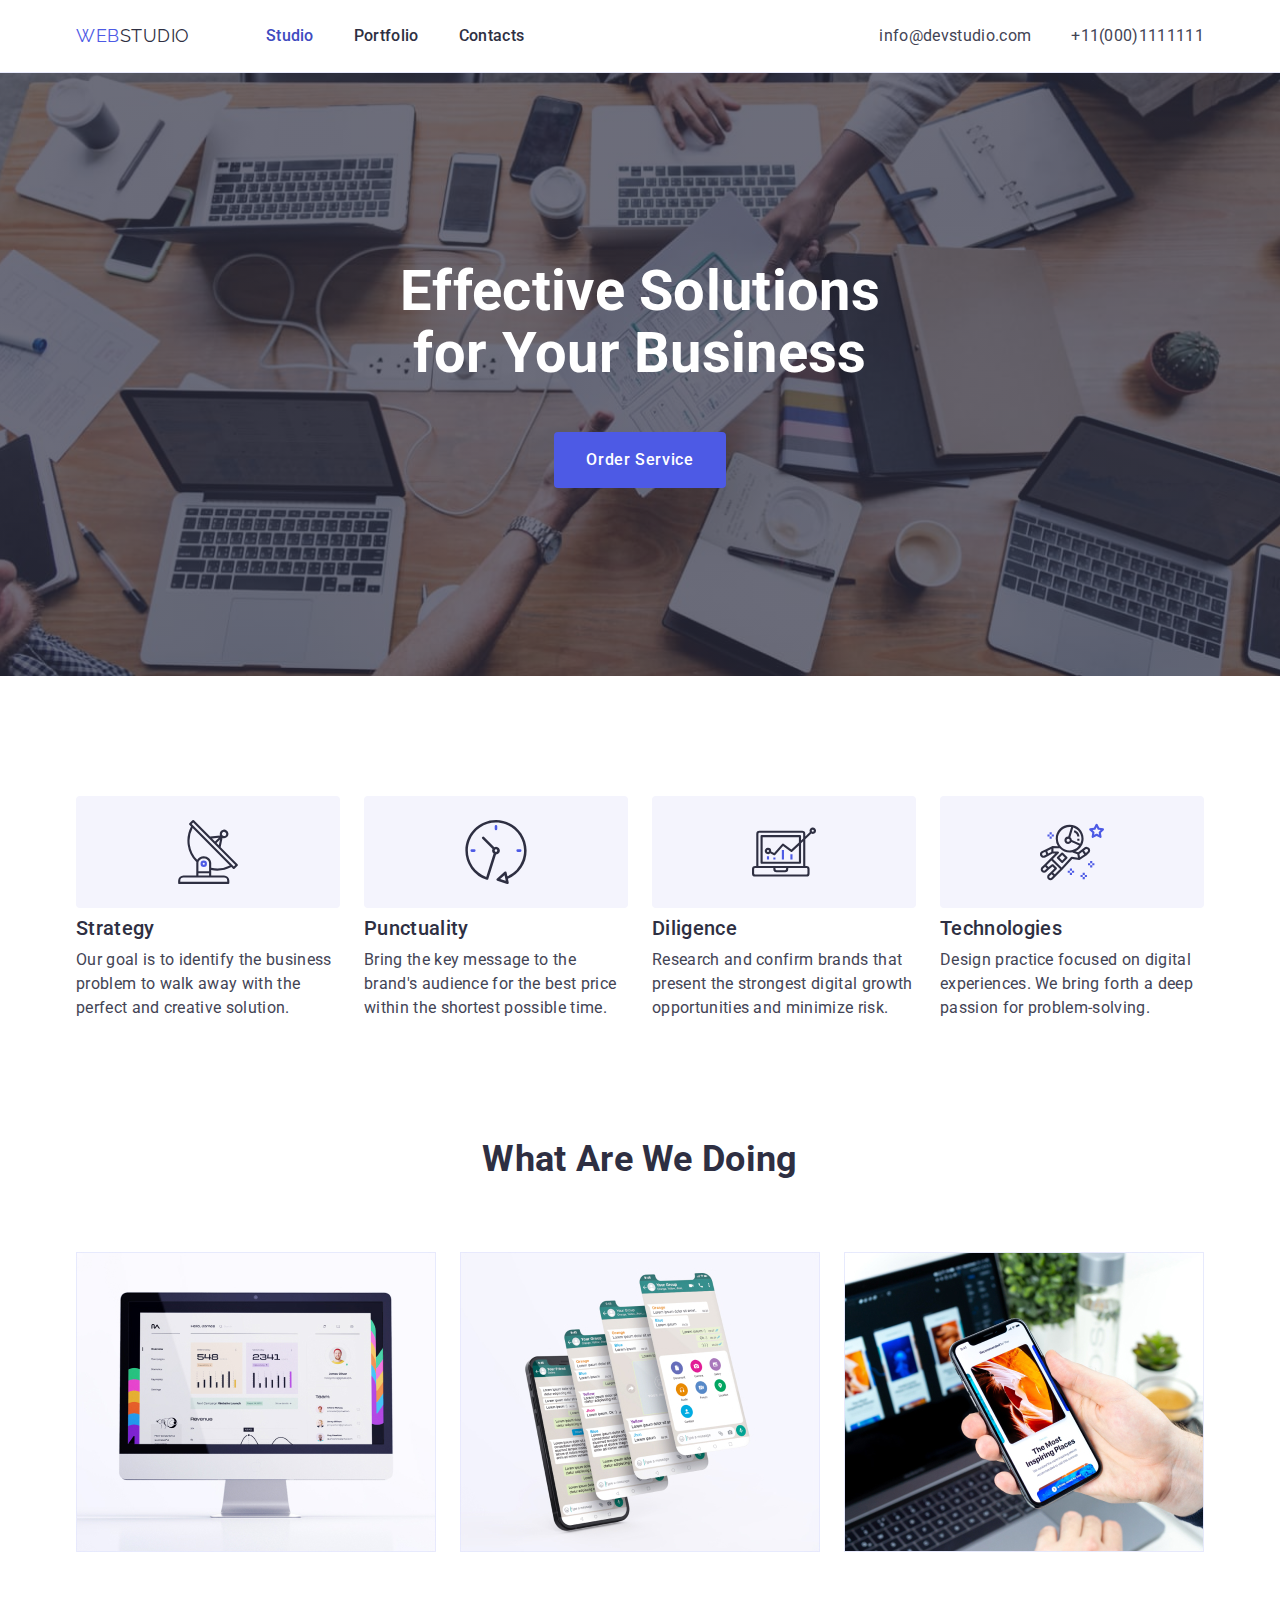
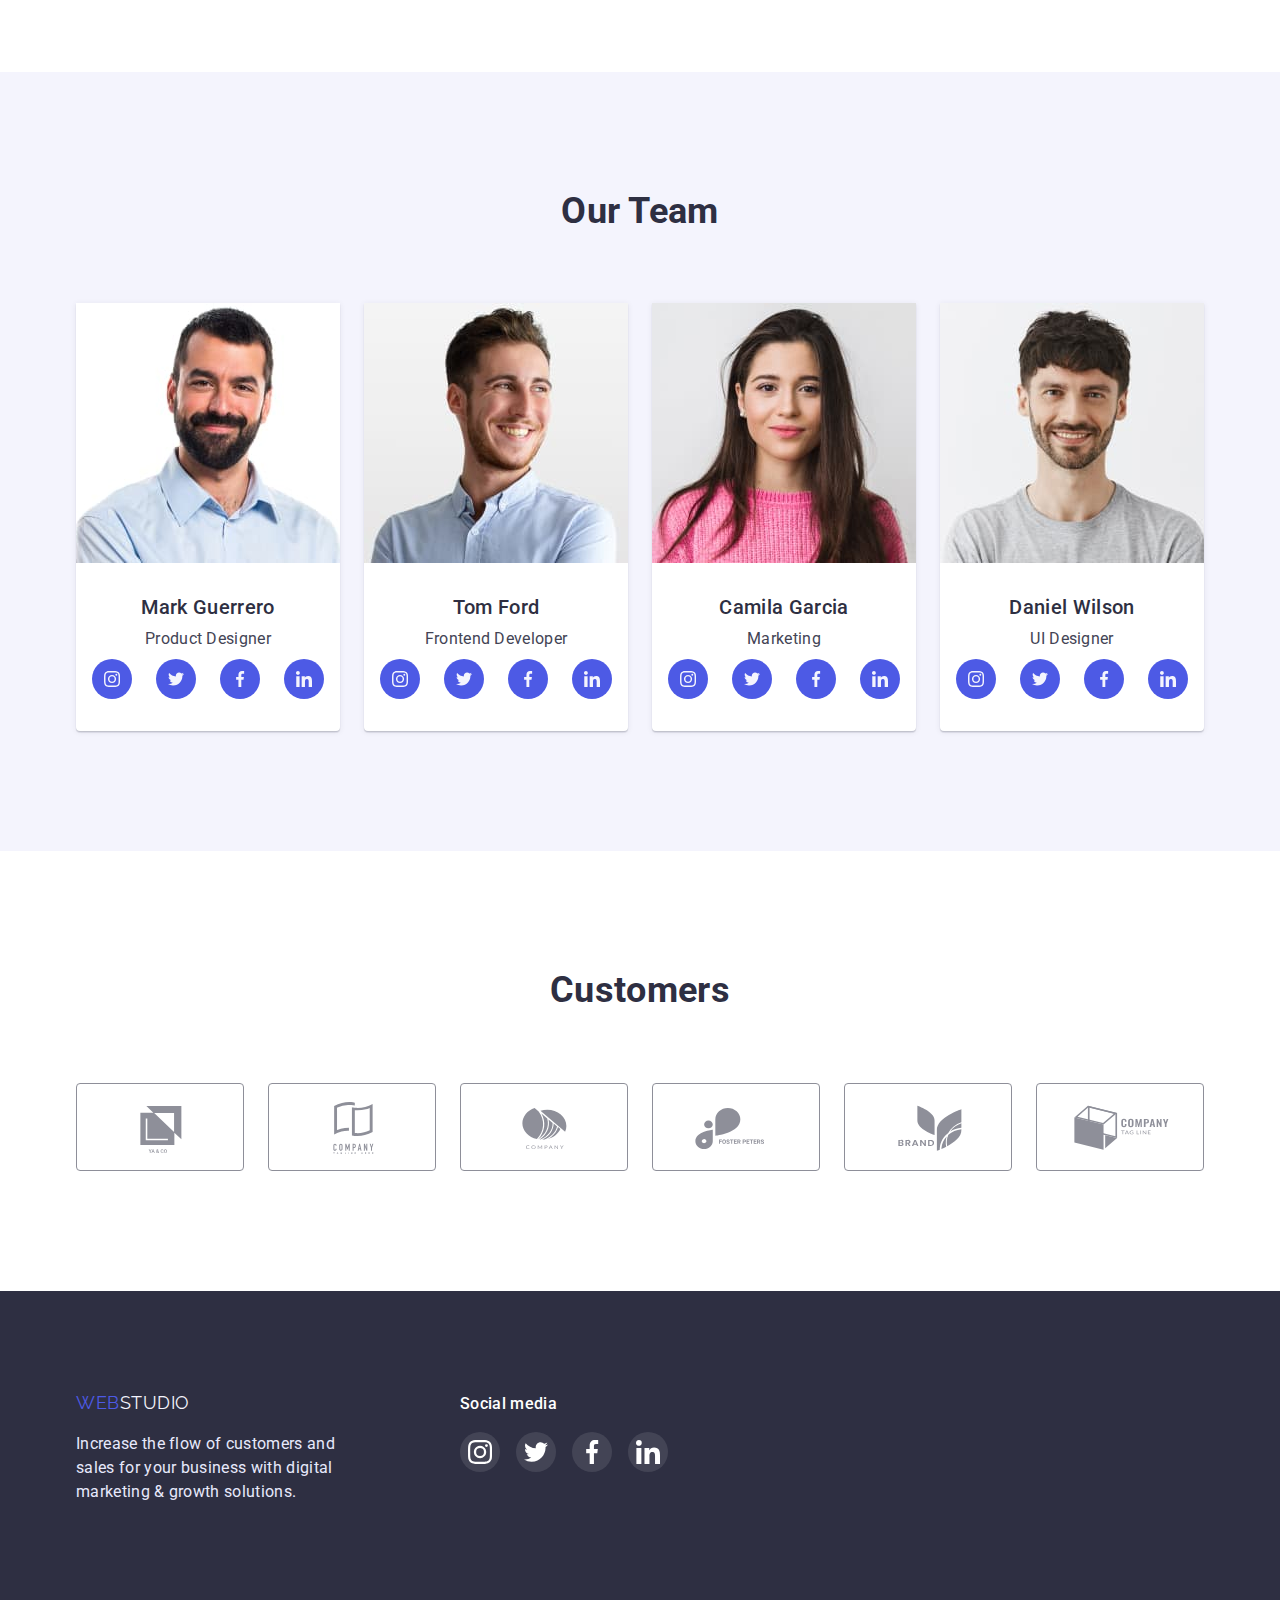
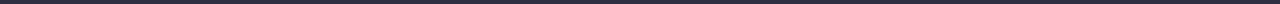
==== index.html @ 40dcd285 "Initial commit" ====
<!DOCTYPE html>
<html lang="en">

<head>
    <meta charset="UTF-8">
    <meta http-equiv="X-UA-Compatible" content="IE=edge">
    <meta name="viewport" content="width=, initial-scale=1.0">
    <title>Studio</title>
    <link rel="preconnect" href="https://fonts.googleapis.com">
    <link rel="preconnect" href="https://fonts.gstatic.com" crossorigin>
    <link
        href="https://fonts.googleapis.com/css2?family=Raleway:wght@800&family=Roboto:wght@400;500;700;900&display=swap"
        rel="stylesheet">
    <link rel="stylesheet"
        href="https://cdnjs.cloudflare.com/ajax/libs/modern-normalize/1.1.0/modern-normalize.min.css" />
    <link rel="stylesheet" href="./css/styles.css">
</head>

<body>
    <!-- Site header -->
    <header class="header">
        <div class="container header-container">
            <nav class="header-navigation">
                <a href="./index.html" class="logo">WEB<span class="logo-studio">STUDIO</span></a>
                <ul class="site-nav header-list">
                    <li><a href="./index.html" class="link current">Studio</a></li>
                    <li><a href="./portfolio.html" class="link">Portfolio</a></li>
                    <li><a href="./index.html" class="link">Contacts</a></li>
                </ul>
            </nav>

            <address class="address">
                <ul class="auth-nav">

                    <li><a href="mailto:info@devstudio.com" class="link">info@devstudio.com</a>
                    </li>
                    <li><a href="tel:+11(000)1111111" class="link">+11(000)1111111</a> </li>


                </ul>
            </address>
        </div>

    </header>
    <!-- Main content -->
    <main>

        <section class="hero">
            <div class="container hero-container">
                <h1 class="hero-title">Effective Solutions
                    for Your Business</h1>
                <button type="button" class="button main-button">Order Service</button>
            </div>
        </section>

        <section class="section">
            <div class="container">
                <h2 class="visually-hidden"> Our advantages</h2>
                <ul class="section-advantages">
                    <li class="advantages-item">
                        <div class="advantages-icon">
                            <svg class="antenna-icon" width="64" height="64">
                                <use href="./images/icons.svg#icon-antenna-1-1"></use>
                            </svg>
                        </div>
                        <h3 class="section-subtitle">Strategy</h3>
                        <p class="section-discription">Our goal is to identify the business
                            problem to walk away with the perfect and creative solution.</p>
                    </li>
                    <li class="advantages-item">
                        <div class="advantages-icon">
                            <svg class="clock-icon" width="64" height="64">
                                <use href="./images/icons.svg#icon-clock-1-1"></use>
                            </svg>
                        </div>
                        <h3 class="section-subtitle">Punctuality</h3>
                        <p class="section-discription">Bring the key message to the brand's audience for the best price
                            within
                            the shortest possible
                            time.</p>
                    </li>
                    <li class="advantages-item">
                        <div class="advantages-icon">
                            <svg class="diagram-icon" width="64" height="64">
                                <use href="./images/icons.svg#icon-diagram-1-1"></use>
                            </svg>
                        </div>
                        <h3 class="section-subtitle">Diligence</h3>
                        <p class="section-discription">Research and confirm brands that present the strongest digital
                            growth
                            opportunities and
                            minimize risk.</p>
                    </li>
                    <li class="advantages-item">
                        <div class="advantages-icon">
                            <svg class="astronaut-icon" width="64" height="64">
                                <use href="./images/icons.svg#icon-astronaut-1-1"></use>
                            </svg>
                        </div>
                        <h3 class="section-subtitle">Technologies</h3>
                        <p class="section-discription">Design practice focused on digital experiences. We bring forth a
                            deep
                            passion for
                            problem-solving.</p>
                    </li>
                </ul>
            </div>
        </section>
        <section class="works">
            <div class="container">
                <h2 class="section-title">What are we doing</h2>
                <ul class="works-list">
                    <li class="work-item">
                        <img src="./images/img1.jpg" alt="desktop" width="360">
                    </li>
                    <li class="work-item"><img src="./images/img2.jpg" alt="mobile" width="360"></li>
                    <li class="work-item"><img src="./images/img3.jpg" alt="desktopmobile" width="360">
                    </li>
                </ul>
            </div>
        </section>
        <section class="team-bc-color section">
            <div class="container">
                <h2 class="section-title">Our Team</h2>
                <ul class="teams-cards">
                    <li class="team-card"><img src="./images/teamcard1.jpg" alt="Mark Guerrero" width="264">
                        <div class="team-wrap">
                            <h3 class="section-subtitle">Mark Guerrero</h3>
                            <p class="section-discription">Product Designer</p>

                            <ul class="teams-soc-list list">
                                <li class="teams-soc-item"><a href="" class="teams-soc-link link"><svg
                                            class="teams-soc-icon" width="16" height="16">
                                            <use href="./images/icons.svg#icon-instagram"></use>
                                        </svg>
                                    </a>
                                </li>
                                <li class="teams-soc-item"><a href="" class="teams-soc-link link"><svg
                                            class="teams-soc-icon" width="16" height="16">
                                            <use href="./images/icons.svg#icon-twitte"></use>
                                        </svg></a>
                                </li>
                                <li class="teams-soc-item"><a href="" class="teams-soc-link link"><svg
                                            class="teams-soc-icon" width="16" height="16">
                                            <use href="./images/icons.svg#icon-facebook"></use>
                                        </svg></a>
                                </li>
                                <li class="teams-soc-item"><a href="" class="teams-soc-link link"><svg
                                            class="teams-soc-icon" width="16" height="16">
                                            <use href="./images/icons.svg#icon-linkedin"></use>
                                        </svg></a>
                                </li>
                            </ul>
                        </div>
                    </li>


                    <li class="team-card"><img src="./images/teamcard2.jpg" alt="Tom Ford" width="264">
                        <div class="team-wrap">
                            <h3 class="section-subtitle">Tom Ford</h3>
                            <p class="section-discription">Frontend Developer</p>
                            <ul class="teams-soc-list list">
                                <li class="teams-soc-item"><a href="" class="teams-soc-link link"><svg
                                            class="teams-soc-icon" width="16" height="16">
                                            <use href="./images/icons.svg#icon-instagram"></use>
                                        </svg></a>
                                </li>
                                <li class="teams-soc-item"><a href="" class="teams-soc-link link"><svg
                                            class="teams-soc-icon" width="16" height="16">
                                            <use href="./images/icons.svg#icon-twitte"></use>
                                        </svg></a>
                                </li>
                                <li class="teams-soc-item"><a href="" class="teams-soc-link link"><svg
                                            class="teams-soc-icon" width="16" height="16">
                                            <use href="./images/icons.svg#icon-facebook"></use>
                                        </svg></a>
                                </li>
                                <li class="teams-soc-item"><a href="" class="teams-soc-link link"><svg
                                            class="teams-soc-icon" width="16" height="16">
                                            <use href="./images/icons.svg#icon-linkedin"></use>
                                        </svg></a>
                                </li>
                            </ul>
                        </div>
                    </li>



                    <li class="team-card"><img src="./images/teamcard3.jpg" alt="Camila Garcia" width="264">
                        <div class="team-wrap">
                            <h3 class="section-subtitle">Camila Garcia</h3>
                            <p class="section-discription">Marketing</p>
                            <ul class="teams-soc-list list">
                                <li class="teams-soc-item"><a href="" class="teams-soc-link link"><svg
                                            class="teams-soc-icon" width="16" height="16">
                                            <use href="./images/icons.svg#icon-instagram"></use>
                                        </svg></a>
                                </li>
                                <li class="teams-soc-item"><a href="" class="teams-soc-link link"><svg
                                            class="teams-soc-icon" width="16" height="16">
                                            <use href="./images/icons.svg#icon-twitte"></use>
                                        </svg></a>
                                </li>
                                <li class="teams-soc-item"><a href="" class="teams-soc-link link"><svg
                                            class="teams-soc-icon" width="16" height="16">
                                            <use href="./images/icons.svg#icon-facebook"></use>
                                        </svg></a>
                                </li>
                                <li class="teams-soc-item"><a href="" class="teams-soc-link link"><svg
                                            class="teams-soc-icon" width="16" height="16">
                                            <use href="./images/icons.svg#icon-linkedin"></use>
                                        </svg></a>
                                </li>

                            </ul>
                        </div>
                    </li>

                    <li class="team-card"><img src="./images/teamcard4.jpg" alt="Daniel Wilson" width="264">
                        <div class="team-wrap">
                            <h3 class="section-subtitle">Daniel Wilson</h3>
                            <p class="section-discription">UI Designer</p>
                            <ul class="teams-soc-list list">
                                <li class="teams-soc-item"><a href="" class="teams-soc-link link"><svg
                                            class="teams-soc-icon" width="16" height="16">
                                            <use href="./images/icons.svg#icon-instagram"></use>
                                        </svg></a>
                                </li>
                                <li class="teams-soc-item"><a href="" class="teams-soc-link link"><svg
                                            class="teams-soc-icon" width="16" height="16">
                                            <use href="./images/icons.svg#icon-twitte"></use>
                                        </svg></a>
                                </li>
                                <li class="teams-soc-item"><a href="" class="teams-soc-link link"><svg
                                            class="teams-soc-icon" width="16" height="16">
                                            <use href="./images/icons.svg#icon-facebook"></use>
                                        </svg></a>
                                </li>
                                <li class="teams-soc-item"><a href="" class="teams-soc-link link"><svg
                                            class="teams-soc-icon" width="16" height="16">
                                            <use href="./images/icons.svg#icon-linkedin"></use>
                                        </svg></a>
                                </li>

                            </ul>
                        </div>
                    </li>
                </ul>
            </div>
        </section>
        <section class="section">
            <div class="container">
                <h2 class="section-title">Customers</h2>
                <ul class="customers-list list">
                    <li class="customers-items"><a href="#" class="customers-link link"><svg class="customers-icon"
                                width="104" height="56">
                                <use href="./images/icons.svg#icon-Logo"></use>
                            </svg></a></li>
                    <li class="customers-items"><a href="#" class="customers-link link"><svg class="customers-icon"
                                width="104" height="56">
                                <use href="./images/icons.svg#icon-Logo-1"></use>
                            </svg></a></li>
                    <li class="customers-items"><a href="#" class="customers-link link"><svg class="customers-icon"
                                width="104" height="56">
                                <use href="./images/icons.svg#icon-Logo-2"></use>
                            </svg></a></li>
                    <li class="customers-items"><a href="#" class="customers-link link"><svg class="customers-icon"
                                width="104" height="56">
                                <use href="./images/icons.svg#icon-Logo-3"></use>
                            </svg></a></li>
                    <li class="customers-items"><a href="#" class="customers-link link"><svg class="customers-icon"
                                width="104" height="56">
                                <use href="./images/icons.svg#icon-Logo-4"></use>
                            </svg></a></li>
                    <li class="customers-items"><a href="#" class="customers-link link"><svg class="customers-icon"
                                width="104" height="56">
                                <use href="./images/icons.svg#icon-Logo-5"></use>
                            </svg></a></li>
                </ul>
            </div>
        </section>
    </main>
    <!-- Footer -->
    <footer class="footer">
        <div class="container webstudio-blocks">
            <div>
                <a href="./index.html" class="logo logo-footer">WEB<span
                        class="logo-part logo-part-footer">STUDIO</span></a>
                <p class="footer-text">Increase the flow of customers and sales for your business with digital marketing
                    &
                    growth solutions.
                </p>
            </div>
            <div class="footer-social">
                <p class="footer-discription">Social media</p>

                <ul class="footer-social-list">
                    <li class="footer-social-item"><a href="#" class="footer-social-link"><svg
                                class="footer-social-icon" width="24" height="24">
                                <use href="./images/icons.svg#icon-instagram"></use>
                            </svg></a></li>
                    <li class="footer-social-item"><a href="#" class="footer-social-link"><svg
                                class="footer-social-icon" width="24" height="24">
                                <use href="./images/icons.svg#icon-twitte"></use>
                            </svg>
                        </a>
                    </li>
                    <li class="footer-social-item"><a href="#" class="footer-social-link"><svg
                                class="footer-social-icon" width="24" height="24">
                                <use href="./images/icons.svg#icon-facebook"></use>
                            </svg>
                        </a>
                    </li>
                    <li class="footer-social-item"><a href="#" class="footer-social-link"><svg
                                class="footer-social-icon" width="24" height="24">
                                <use href="./images/icons.svg#icon-linkedin"></use>
                            </svg>
                        </a>
                    </li>
                </ul>
            </div>
        </div>

    </footer>
</body>

</html>
---- css/styles.css ----
:root {
  --primary-text-color: #434455;
  --main-heading-color: #ffffff;
  --secondary-text-color: #2e2f42;
  --accent-color: #4d5ae5;
  --fokus-color: #000000;
  --footer-text-color: #e7e9fc;
  --logo-part-color: #f4f4fd;
  --primary-bc-color: #f5f5f5;
  --secondary-bc-color: #2e2f42;
  --team-bc-color: #f4f4fd;
  --primary-button-color: #404bbf;
  --header-border-color: #e7e9fc;
  --hover-current-color: #404bbf;
  --primary-bc-icon-color: #f4f4fd;
  --soc-link-color: #f4f4fd;
  --soc-link-bc-color: #4d5ae5;
  --customers-border-color: #8e8f99;
  --customers-icon-color: #8e8f99;
  --footer-discription-color: #ffffff;
  --footer-social-icon-hover: #31d0aa;
  --cards: 3;
  --gap: 24px;
}

/* -------------------Body--------------------- */

body {
  background-color: var(--main-heading-color);
  color: var(--primary-text-color);
  font-family: "Roboto", sans-serif;
  line-height: 1.5;
  letter-spacing: 0.02em;
}

/* --------------------Reset-------------------- */
h1,
h2,
h3,
p {
  margin: 0;
}

ul {
  margin: 0;
  padding: 0;
  list-style: none;
}

img {
  display: block;
  width: 100%;
  height: auto;
}

/* --------------------Container---------------- */

.container {
  width: 1158px;
  padding-left: 15px;
  padding-right: 15px;
  margin: 0 auto;
  /* outline: 2px solid red; */

  /* @media screen and (min-width: 768px) {
    min-width: 768px;
  }
  @media screen and (min-width: 1160px) {
    min-width: 1160px;
  } */
}
/* -------------------Basic--------------------- */
.section {
  padding-top: 120px;
  padding-bottom: 120px;
}
/* --------------------Button-------------------- */
.button {
  border: none;
  border-radius: 4px;

  color: var(--main-heading-color);
  background-color: var(--accent-color);
  font-family: inherit;
  font-weight: 500;
  font-size: 16px;
  line-height: 1.5;
  text-decoration: none;
  letter-spacing: 0.04em;
  cursor: pointer;
}
.main-button {
  min-width: 169px;
  height: 56px;
  display: block;
  margin: 0 auto;
  padding: 16px 32px;
}
.button.primary {
  padding: 12px 24px;
  color: var(--accent-color);
  background-color: var(--logo-part-color);
}

.button:hover {
  color: var(--main-heading-color);
  background-color: var(--primary-button-color);
  box-shadow: 0px 4px 4px rgba(0, 0, 0, 0.15);
}
.button:focus {
  color: var(--main-heading-color);
  background-color: var(--accent-color);
  box-shadow: inset 0px 0px 12px rgba(0, 0, 0, 0.05);
}
/* ----------------Portfolio Filters------------ */
.portfolio {
  padding-top: 96px;
  padding-bottom: 120px;
}
.portfolio-btn-filters {
  display: flex;
  justify-content: center;
  gap: 24px;
}
.site-portfolio {
  display: flex;
  flex-wrap: wrap;
  gap: 48px 24px;

  margin-top: 72px;
}
.portfolio-card {
  padding-top: 32px;
  padding-left: 16px;
  padding-bottom: 32px;
  border: 1px solid var(--header-border-color);
  border-top: none;
}
/* ------------------Site header ----------------*/
/* Logo */

.header {
  border-bottom: 1px solid var(--header-border-color);
}
.portfolio-header {
}

.logo {
  color: var(--accent-color);
  font-family: Raleway;
  font-size: 18px;
  line-height: 1.3;
  text-decoration: none;
  letter-spacing: 0.03em;
  text-transform: uppercase;
}

.logo-studio {
  margin-right: 76px;
  color: var(--secondary-text-color);
}

/* ------------------Site navigation--------------- */
.header-container {
  display: flex;
  align-items: center;
}
.header-navigation {
  display: flex;
  align-items: center;
}
.header-list {
  display: flex;
  gap: 40px;
}
.address {
  margin-left: auto;
}
.auth-nav {
  display: flex;
  margin-left: auto;
  gap: 40px;
}

.site-nav .link {
  color: var(--secondary-text-color);
  font-weight: 500;
  text-decoration: none;
  display: block;
  padding: 24px 0;
}
.portfolio-link {
  text-decoration: none;
  display: block;
  height: 100%;
  width: 100%;
}
.portfolio-link:hover {
  box-shadow: 0px 1px 6px rgba(46, 47, 66, 0.08),
    0px 1px 1px rgba(46, 47, 66, 0.16), 0px 2px 1px rgba(46, 47, 66, 0.08);
}
.portfolio-link:focus {
  box-shadow: 0px 3px 1px rgba(0, 0, 0, 0.1), 0px 2px 1px rgba(0, 0, 0, 0.08),
    0px 2px 2px rgba(0, 0, 0, 0.12);
}
.site-nav .link:hover {
  color: var(--hover-current-color);
}
.site-nav .link:focus {
  color: var(--accent-color);
  box-shadow: inset 0px 0px 12px rgba(0, 0, 0, 0.05);
}
.site-nav .link.current {
  color: var(--hover-current-color);
}
.auth-nav .link {
  color: var(--primary-text-color);
  font-style: normal;
  text-decoration: none;
}
.auth-nav .link:hover {
  color: var(--hover-current-color);
}
.auth-nav .link:focus {
  color: var(--accent-color);
  box-shadow: inset 0px 0px 12px rgba(0, 0, 0, 0.05);
}
/* ------------------Main content----------------- */
/* -------------------Hero------------------------ */

.hero {
  margin: 0 auto;
  padding-top: 188px;
  padding-bottom: 188px;
  background-image: linear-gradient(
      rgba(46, 47, 66, 0.7),
      rgba(46, 47, 66, 0.7)
    ),
    url(../images/studio-bc-img\ .jpg);
  max-width: 1440px;
  background-repeat: no-repeat;
  background-position: center;
  background-size: cover;
}

.hero-title {
  margin-left: auto;
  margin-right: auto;
  margin-bottom: 48px;
  max-width: 496px;

  color: var(--main-heading-color);
  font-size: 56px;
  line-height: 1.1;
  text-align: center;
}

.visually-hidden {
  position: absolute;
  width: 1px;
  height: 1px;
  margin: -1px;
  border: 0;
  padding: 0;

  white-space: nowrap;
  clip-path: inset(100%);
  clip: rect(0 0 0 0);
  overflow: hidden;
}
/* -----------------------------Icons advantages------------------------ */
.section-advantages {
  display: flex;
  gap: 24px;
}
.advantages-item {
  width: 264px;
}

.advantages-icon {
  height: 112px;
  margin-bottom: 8px;
  background: var(--primary-bc-icon-color);
  border-radius: 4px;
  display: flex;
  align-items: center;
  justify-content: center;
}

/* ------------------Works------------------- */
.works {
  padding-bottom: 120px;
}
.works-list {
  display: flex;
  gap: var(--gap);
}
/* -------------------Teams------------------- */
/* -----------------Icons teams--------------- */
.teams-soc-list {
  display: flex;
  justify-content: center;
  gap: 24px;
  margin-top: 8px;
}
.teams-soc-item {
  width: 40px;
  height: 40px;
}
.teams-soc-link {
  width: 100%;
  height: 100%;
  background-color: var(--soc-link-bc-color);
  display: flex;
  align-items: center;
  justify-content: center;
  border-radius: 50%;
}
.teams-soc-link:hover {
  background-color: var(--hover-current-color);
}
.teams-soc-link:focus {
  background-color: var(--hover-current-color);
}

.teams-soc-icon {
  fill: var(--primary-bc-icon-color);
}

.team-bc-color {
  background-color: var(--logo-part-color);
}
.team-card {
  background: var(--main-heading-color);
  box-shadow: 0px 1px 6px rgba(46, 47, 66, 0.08),
    0px 1px 1px rgba(46, 47, 66, 0.16), 0px 2px 1px rgba(46, 47, 66, 0.08);
  border-radius: 0px 0px 4px 4px;
}
.teams-cards {
  display: flex;
  gap: var(--gap);
}

.team-wrap {
  padding: 32px 0;
  text-align: center;
}
.section-title {
  margin-bottom: 72px;
  text-align: center;
  color: var(--secondary-text-color);
  font-size: 36px;
  line-height: 1.1;
  text-transform: capitalize;
}
.section-subtitle {
  margin-bottom: 8px;

  color: var(--secondary-text-color);
  font-weight: 500;
  font-size: 20px;
  line-height: 1.2;
  text-decoration: none;
}
.section-discription {
  color: var(--primary-text-color);
}
/* -----------------------Customers----------------- */

.customers-list {
  display: flex;
  justify-content: space-between;
  gap: 24px;
}

.customers-items {
  width: 168px;
  height: 88px;
}

.customers-link {
  height: 100%;
  width: 100%;

  display: flex;
  border-radius: 4px;
  border: 1px solid var(--customers-border-color);
  justify-content: center;
  align-items: center;
}
.customers-icon {
  fill: var(--customers-icon-color);
}

.customers-link:hover {
  border-color: var(--hover-current-color);
  outline: none;
}
.customers-link:focus {
  border-color: var(--hover-current-color);
  outline: none;
}
.customers-link:hover .customers-icon {
  fill: var(--hover-current-color);
  outline: none;
}
.customers-link:focus .customers-icon {
  fill: var(--hover-current-color);
  outline: none;
}

/* ----------------------Footer--------------------- */

.footer {
  padding-top: 100px;
  padding-bottom: 100px;
  background-color: var(--secondary-bc-color);
}
.footer-text {
  max-width: 264px;
  margin-top: 16px;
  color: var(--footer-text-color);
}
.logo-part {
  color: var(--logo-part-color);
}
.logo-footer .logo-part-footer {
  text-align: left;
}
.webstudio-blocks {
  display: flex;
  align-items: baseline;
}
.footer-social {
  margin-left: 120px;
}
.footer-discription {
  font-weight: 500;
  color: var(--footer-discription-color);
  margin-bottom: 16px;
}
.footer-social-list {
  display: flex;
  gap: 16px;
}

.footer-social-link {
  width: 40px;
  height: 40px;
  background-color: rgba(256, 256, 256, 0.1);
  display: flex;
  align-items: center;
  justify-content: center;
  border-radius: 50%;
}
.footer-social-icon {
  fill: var(--footer-discription-color);
}
.footer-social-link:hover {
  background-color: var(--footer-social-icon-hover);
}
.footer-social-link:focus {
  background-color: var(--footer-social-icon-hover);
}
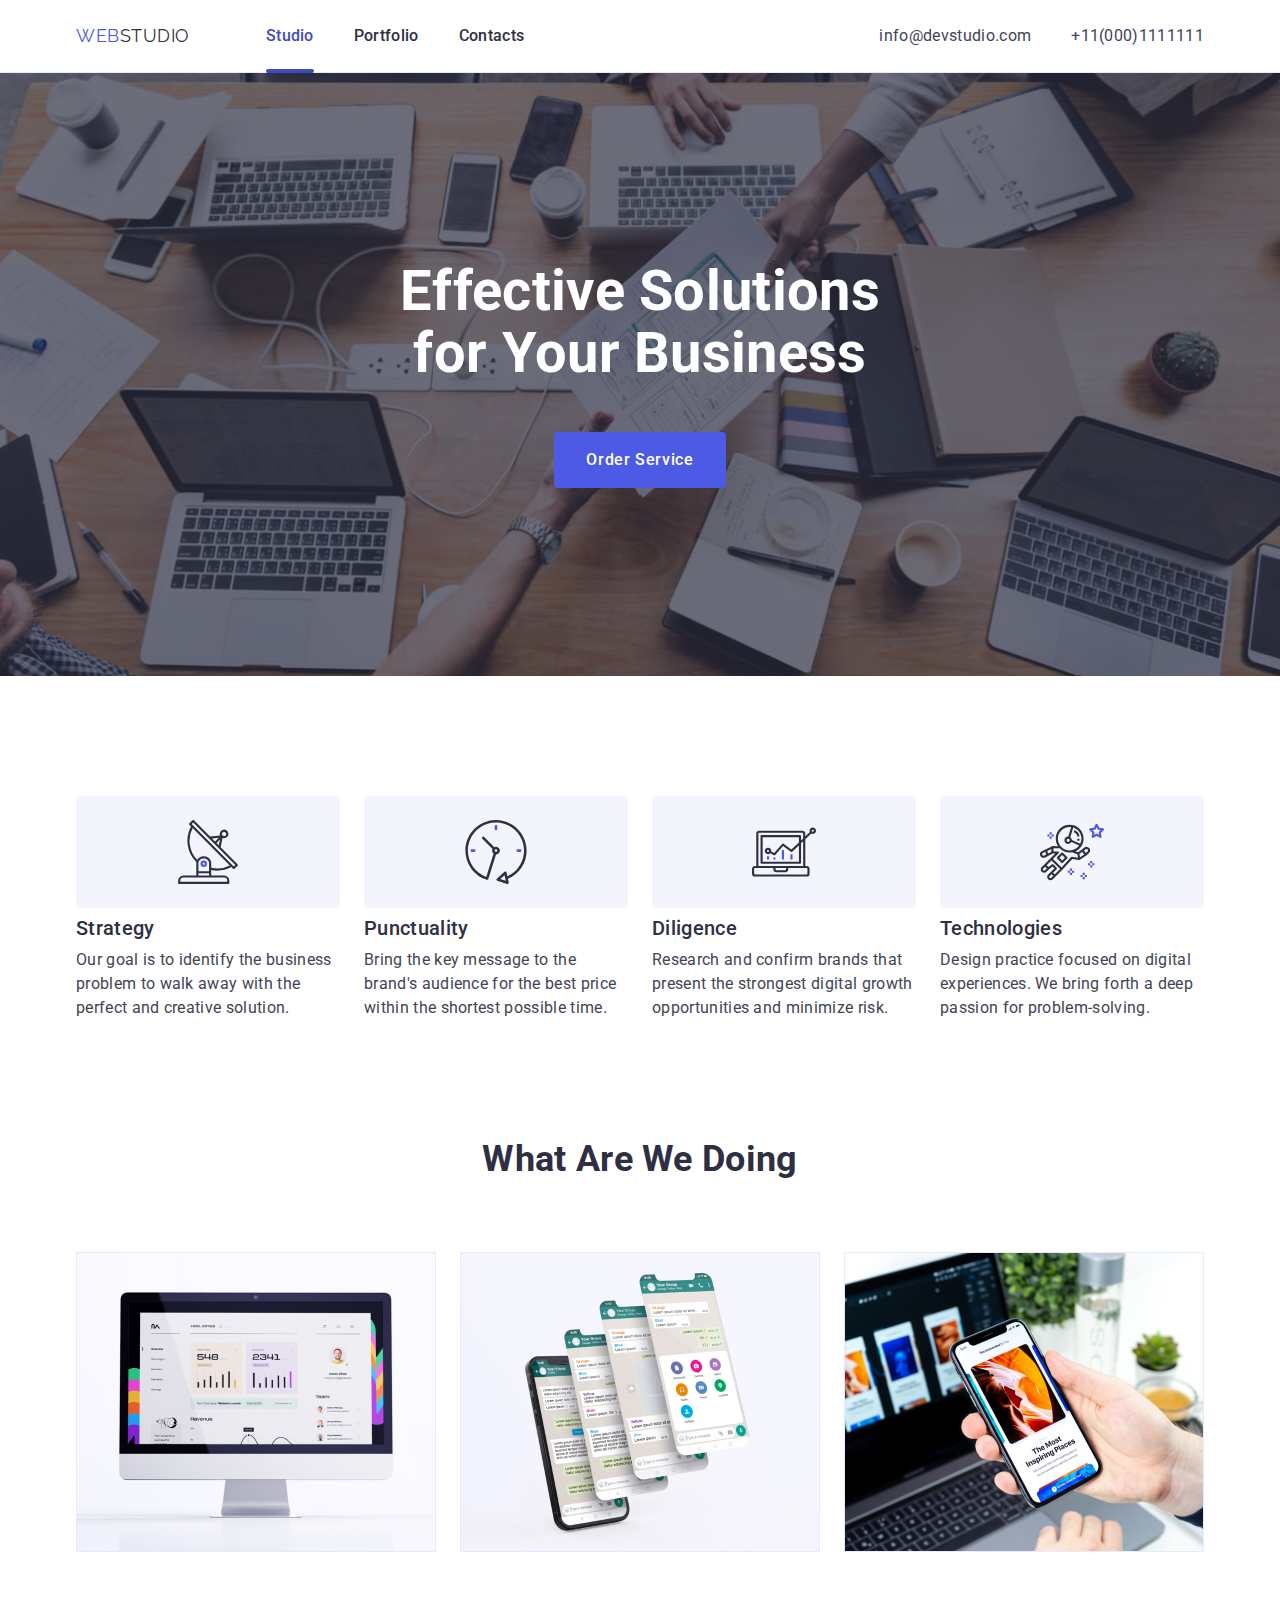
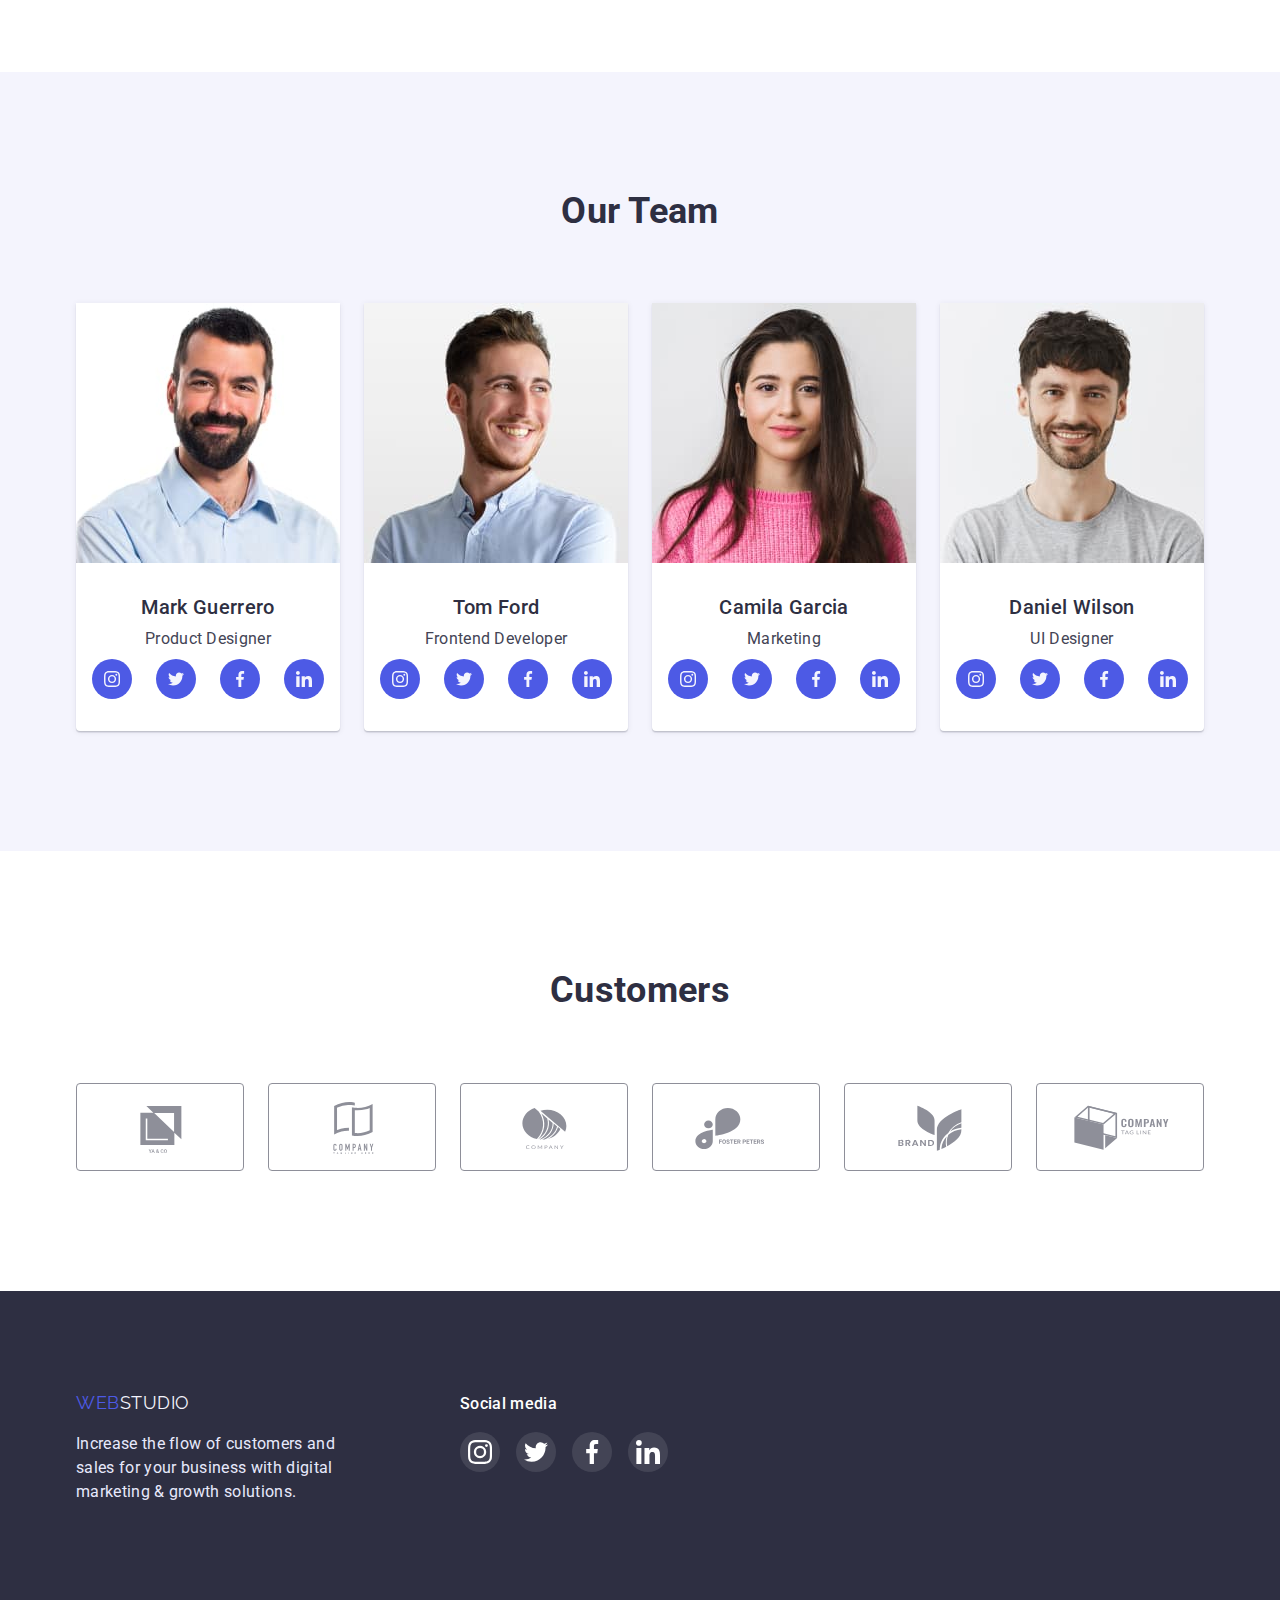
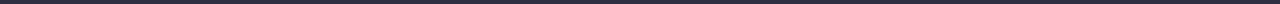
==== commit f7783afb: "hw5" ====
--- a/index.html
+++ b/index.html
@@ -23,9 +23,9 @@
             <nav class="header-navigation">
                 <a href="./index.html" class="logo">WEB<span class="logo-studio">STUDIO</span></a>
                 <ul class="site-nav header-list">
-                    <li><a href="./index.html" class="link current">Studio</a></li>
-                    <li><a href="./portfolio.html" class="link">Portfolio</a></li>
-                    <li><a href="./index.html" class="link">Contacts</a></li>
+                    <li><a href="./index.html" class="header-link link current">Studio</a></li>
+                    <li><a href="./portfolio.html" class="header-link link">Portfolio</a></li>
+                    <li><a href="./index.html" class="header-link link">Contacts</a></li>
                 </ul>
             </nav>
 
@@ -49,7 +49,7 @@
             <div class="container hero-container">
                 <h1 class="hero-title">Effective Solutions
                     for Your Business</h1>
-                <button type="button" class="button main-button">Order Service</button>
+                <button type="button" class="button main-button" data-modal-open>Order Service</button>
             </div>
         </section>
 
@@ -322,6 +322,12 @@
         </div>
 
     </footer>
+    <div class="backdrop is-hidden" data-modal>
+        <div class="modal">
+            <button type="button" class="modal-btn-close" data-modal-close>x</button>
+        </div>
+    </div>
+    <script src="./js/modal.js"></script>
 </body>
 
 </html>--- a/css/styles.css
+++ b/css/styles.css
@@ -19,6 +19,8 @@
   --customers-icon-color: #8e8f99;
   --footer-discription-color: #ffffff;
   --footer-social-icon-hover: #31d0aa;
+  --portfolio-top-text: #f4f4fd;
+  --portfolio-top-bc-color: #4d5ae5;
   --cards: 3;
   --gap: 24px;
 }
@@ -78,6 +80,9 @@
 .button {
   border: none;
   border-radius: 4px;
+  transition: color 250ms cubic-bezier(0.4, 0, 0.2, 1),
+    background-color 250ms cubic-bezier(0.4, 0, 0.2, 1),
+    box-shadow 250ms cubic-bezier(0.4, 0, 0.2, 1);
 
   color: var(--main-heading-color);
   background-color: var(--accent-color);
@@ -136,13 +141,33 @@
   border: 1px solid var(--header-border-color);
   border-top: none;
 }
+/* -------------Portfolio Cards-top-text--------- */
+.portfolio-top-text {
+  position: relative;
+  overflow: hidden;
+}
+.portfolio-card-top-text {
+  position: absolute;
+  top: 0;
+  padding: 40px 32px;
+  height: 100%;
+  transform: translateY(100%);
+  transition: transform 300ms linear;
+  text-align: justify;
+
+  font-weight: 400;
+  font-size: 16px;
+  color: var(--portfolio-top-text);
+  background-color: var(--portfolio-top-bc-color);
+}
+.portfolio-card-item:hover .portfolio-card-top-text {
+  transform: translateY(0);
+}
 /* ------------------Site header ----------------*/
 /* Logo */
 
 .header {
   border-bottom: 1px solid var(--header-border-color);
-}
-.portfolio-header {
 }
 
 .logo {
@@ -161,6 +186,7 @@
 }
 
 /* ------------------Site navigation--------------- */
+
 .header-container {
   display: flex;
   align-items: center;
@@ -180,6 +206,20 @@
   display: flex;
   margin-left: auto;
   gap: 40px;
+}
+.header-link {
+  position: relative;
+}
+.header-link.current::after {
+  content: "";
+  display: block;
+  width: 100%;
+  height: 4px;
+  bottom: -1px;
+  left: 0;
+  position: absolute;
+  background: #404bbf;
+  border-radius: 2px;
 }
 
 .site-nav .link {
@@ -188,12 +228,19 @@
   text-decoration: none;
   display: block;
   padding: 24px 0;
+  transition: color 250ms cubic-bezier(0.4, 0, 0.2, 1),
+    background-color 250ms cubic-bezier(0.4, 0, 0.2, 1),
+    box-shadow 250ms cubic-bezier(0.4, 0, 0.2, 1);
 }
 .portfolio-link {
   text-decoration: none;
   display: block;
   height: 100%;
   width: 100%;
+
+  transition: color 250ms cubic-bezier(0.4, 0, 0.2, 1),
+    background-color 250ms cubic-bezier(0.4, 0, 0.2, 1),
+    box-shadow 250ms cubic-bezier(0.4, 0, 0.2, 1);
 }
 .portfolio-link:hover {
   box-shadow: 0px 1px 6px rgba(46, 47, 66, 0.08),
@@ -217,6 +264,9 @@
   color: var(--primary-text-color);
   font-style: normal;
   text-decoration: none;
+  transition: color 250ms cubic-bezier(0.4, 0, 0.2, 1),
+    background-color 250ms cubic-bezier(0.4, 0, 0.2, 1),
+    box-shadow 250ms cubic-bezier(0.4, 0, 0.2, 1);
 }
 .auth-nav .link:hover {
   color: var(--hover-current-color);
@@ -225,6 +275,7 @@
   color: var(--accent-color);
   box-shadow: inset 0px 0px 12px rgba(0, 0, 0, 0.05);
 }
+
 /* ------------------Main content----------------- */
 /* -------------------Hero------------------------ */
 
@@ -315,6 +366,9 @@
   align-items: center;
   justify-content: center;
   border-radius: 50%;
+  transition: color 250ms cubic-bezier(0.4, 0, 0.2, 1),
+    background-color 250ms cubic-bezier(0.4, 0, 0.2, 1),
+    box-shadow 250ms cubic-bezier(0.4, 0, 0.2, 1);
 }
 .teams-soc-link:hover {
   background-color: var(--hover-current-color);
@@ -387,9 +441,16 @@
   border: 1px solid var(--customers-border-color);
   justify-content: center;
   align-items: center;
+
+  transition: color 250ms cubic-bezier(0.4, 0, 0.2, 1),
+    background-color 250ms cubic-bezier(0.4, 0, 0.2, 1),
+    box-shadow 250ms cubic-bezier(0.4, 0, 0.2, 1);
 }
 .customers-icon {
   fill: var(--customers-icon-color);
+  transition: color 250ms cubic-bezier(0.4, 0, 0.2, 1),
+    background-color 250ms cubic-bezier(0.4, 0, 0.2, 1),
+    box-shadow 250ms cubic-bezier(0.4, 0, 0.2, 1);
 }
 
 .customers-link:hover {
@@ -452,6 +513,9 @@
   align-items: center;
   justify-content: center;
   border-radius: 50%;
+  transition: color 250ms cubic-bezier(0.4, 0, 0.2, 1),
+    background-color 250ms cubic-bezier(0.4, 0, 0.2, 1),
+    box-shadow 250ms cubic-bezier(0.4, 0, 0.2, 1);
 }
 .footer-social-icon {
   fill: var(--footer-discription-color);
@@ -462,3 +526,34 @@
 .footer-social-link:focus {
   background-color: var(--footer-social-icon-hover);
 }
+
+/* -------------------------------Backdrop----------------------- */
+.backdrop {
+  position: fixed;
+  top: 0;
+  background-color: rgba(0, 0, 0, 0.05);
+  height: 100%;
+  width: 100%;
+}
+.modal {
+  position: absolute;
+  top: 50%;
+  left: 50%;
+  transform: translate(-50%, -50%);
+
+  width: 400px;
+  min-height: 176px;
+  background-color: var(--main-heading-color);
+  border: 1px dashed #9747ff;
+  border-radius: 5px;
+  padding: 30px;
+}
+.modal-btn-close {
+  display: block;
+  margin-left: auto;
+}
+.is-hidden {
+  opacity: 0;
+  pointer-events: none;
+  visibility: hidden;
+}
